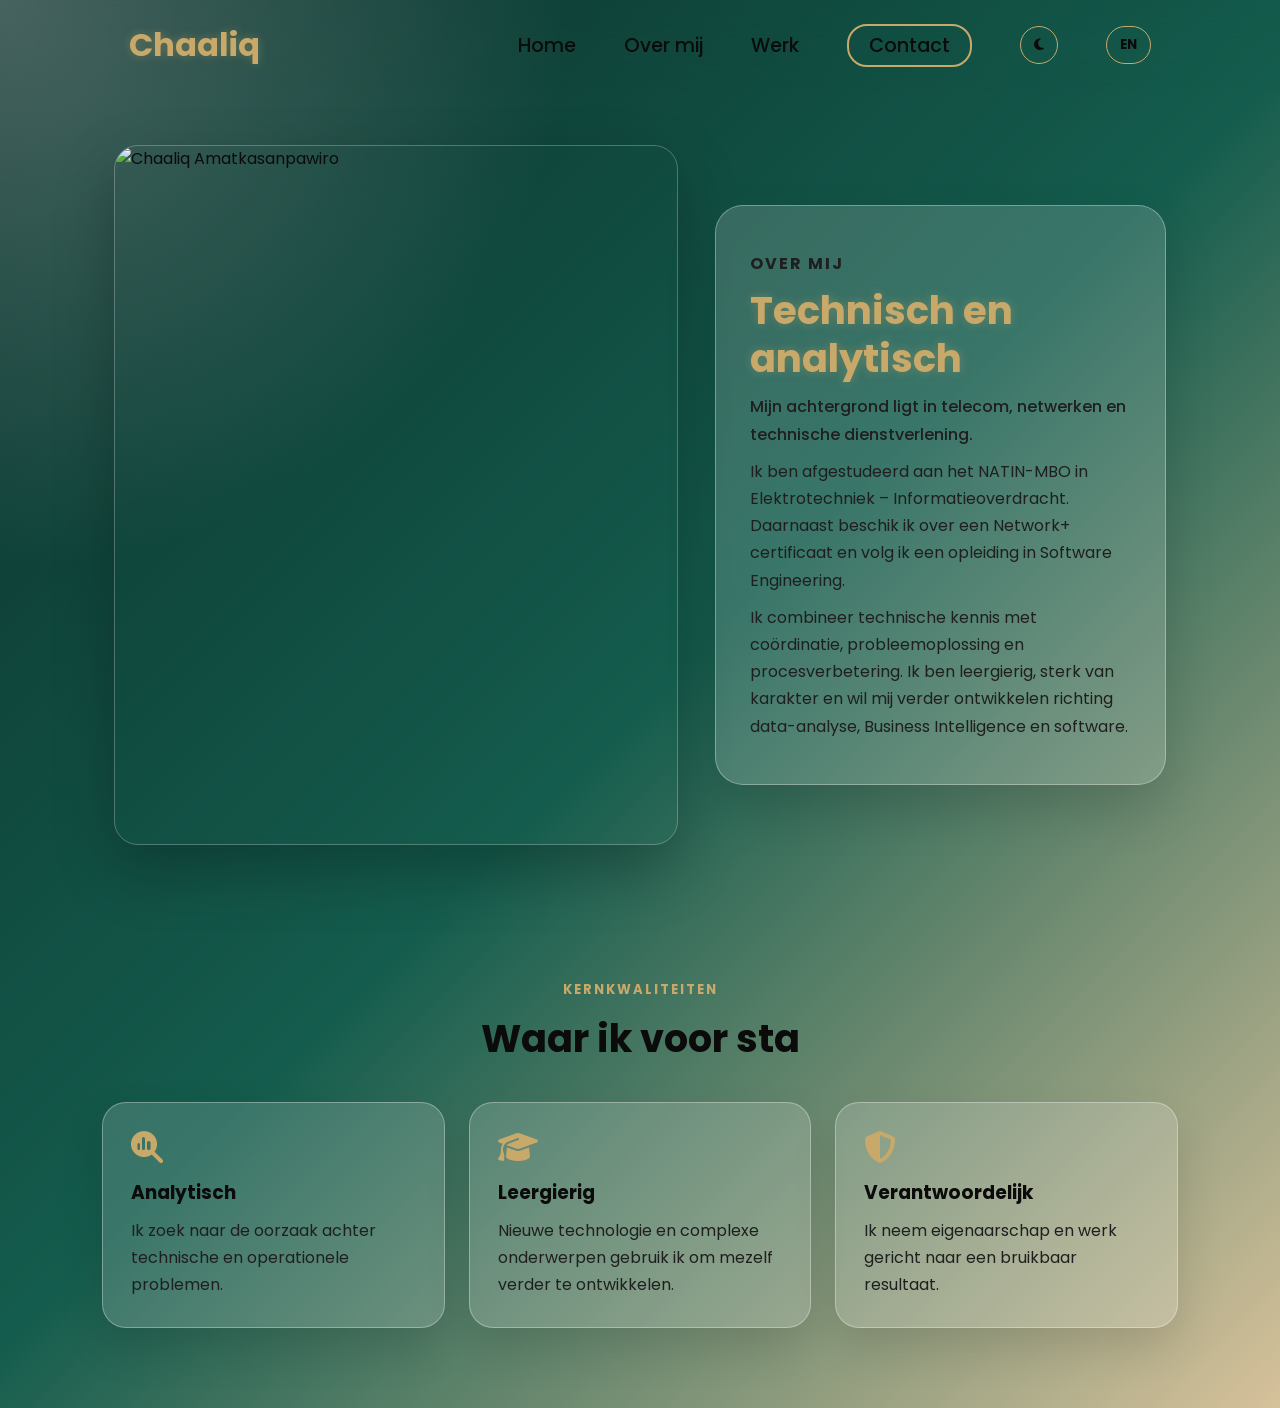
==== about.html @ c2bcfc47 "Add files via upload" ====
<!DOCTYPE html>
<html lang="nl">
<head>
<meta charset="UTF-8">
<meta name="viewport" content="width=device-width, initial-scale=1.0">
<title>Over mij | Chaaliq Amatkasanpawiro</title>
<link rel="stylesheet" href="https://cdnjs.cloudflare.com/ajax/libs/font-awesome/6.7.1/css/all.min.css">
<link rel="stylesheet" href="css/main.css">

</head>
<body>

<div class="loader">
  <div class="loader-card">
    <div class="loader-logo">CA</div>
    <p data-nl="Welkom bij mijn portfolio" data-en="Welcome to my portfolio">Welkom bij mijn portfolio</p>
    <span data-nl="Portfolio laden..." data-en="Loading portfolio...">Portfolio laden...</span>
  </div>
</div>


<nav>
  <div class="nav-container">
    <div class="logo"><span>Chaaliq</span></div>
    <div class="links">
      <div class="link"><a href="index.html" data-nl="Home" data-en="Home">Home</a></div>
      <div class="link"><a href="about.html" data-nl="Over mij" data-en="About me">Over mij</a></div>
      <div class="link"><a href="work.html" data-nl="Werk" data-en="Experience">Werk</a></div>
      <div class="link contact-btn"><a href="contact.html" data-nl="Contact" data-en="Contact">Contact</a></div>
      <button class="theme-toggle" aria-label="Toggle dark mode"><i class="fa-solid fa-moon"></i></button>
      <button class="lang-toggle" type="button" aria-label="Change language">EN</button>
    </div>
    <i class="fa-solid fa-bars hamburg"></i>
  </div>
  <div class="dropdown">
    <div class="links">
      <a href="index.html" data-nl="Home" data-en="Home">Home</a>
      <a href="about.html" data-nl="Over mij" data-en="About me">Over mij</a>
      <a href="work.html" data-nl="Werk" data-en="Experience">Werk</a>
      <a href="contact.html" data-nl="Contact" data-en="Contact">Contact</a>
      <button class="theme-toggle mobile-theme"><i class="fa-solid fa-moon"></i> <span data-nl="Thema" data-en="Theme">Thema</span></button>
      <button class="lang-toggle mobile-lang" type="button">EN</button>
      <i class="fa-solid fa-xmark cancel"></i>
    </div>
  </div>
</nav>

<main class="page-transition">

<section class="hero-section">
  <div class="main-container">
    <div class="image"><img src="C:\Users\infoo\.vscode\ChaaliqPortfolioFinal_v4_language_fixed\ChaaliqPortfolioFinal_v4\img\WhatsApp Image 2026-08-25 at 01.20.06.jpeg" alt="Chaaliq Amatkasanpawiro"></div>
    <div class="content glass-card">
      <p class="eyebrow" data-nl="Over mij" data-en="About me">Over mij</p>
      <h1>
        <span data-nl="Technisch" data-en="Technical">Technisch</span>
        <span data-nl="en analytisch" data-en="and analytical">en analytisch</span>
      </h1>
      <div class="intro-text"
           data-nl="Mijn achtergrond ligt in telecom, netwerken en technische dienstverlening."
           data-en="My background is in telecom, networking and technical services.">
        Mijn achtergrond ligt in telecom, netwerken en technische dienstverlening.
      </div>
      <p data-nl="Ik ben afgestudeerd aan het NATIN-MBO in Elektrotechniek – Informatieoverdracht. Daarnaast beschik ik over een Network+ certificaat en volg ik een opleiding in Software Engineering."
         data-en="I graduated from NATIN-MBO in Electrical Engineering – Information Transmission. I also hold a Network+ certificate and I am studying Software Engineering.">
        Ik ben afgestudeerd aan het NATIN-MBO in Elektrotechniek – Informatieoverdracht. Daarnaast beschik ik over een Network+ certificaat en volg ik een opleiding in Software Engineering.
      </p>
      <p data-nl="Ik combineer technische kennis met coördinatie, probleemoplossing en procesverbetering. Ik ben leergierig, sterk van karakter en wil mij verder ontwikkelen richting data-analyse, Business Intelligence en software."
         data-en="I combine technical knowledge with coordination, problem solving and process improvement. I am eager to learn, resilient and motivated to develop further in data analysis, Business Intelligence and software.">
        Ik combineer technische kennis met coördinatie, probleemoplossing en procesverbetering. Ik ben leergierig, sterk van karakter en wil mij verder ontwikkelen richting data-analyse, Business Intelligence en software.
      </p>
    </div>
  </div>
</section>

<section class="why-section">
  <div class="section-heading">
    <p class="eyebrow" data-nl="Kernkwaliteiten" data-en="Core strengths">Kernkwaliteiten</p>
    <h2 data-nl="Waar ik voor sta" data-en="What I stand for">Waar ik voor sta</h2>
  </div>
  <div class="cards-grid">
    <article class="info-card">
      <i class="fa-solid fa-magnifying-glass-chart"></i>
      <h3 data-nl="Analytisch" data-en="Analytical">Analytisch</h3>
      <p data-nl="Ik zoek naar de oorzaak achter technische en operationele problemen."
         data-en="I look for the root cause behind technical and operational problems.">
        Ik zoek naar de oorzaak achter technische en operationele problemen.
      </p>
    </article>
    <article class="info-card">
      <i class="fa-solid fa-graduation-cap"></i>
      <h3 data-nl="Leergierig" data-en="Eager to learn">Leergierig</h3>
      <p data-nl="Nieuwe technologie en complexe onderwerpen gebruik ik om mezelf verder te ontwikkelen."
         data-en="I use new technology and complex topics as opportunities to keep developing myself.">
        Nieuwe technologie en complexe onderwerpen gebruik ik om mezelf verder te ontwikkelen.
      </p>
    </article>
    <article class="info-card">
      <i class="fa-solid fa-shield-halved"></i>
      <h3 data-nl="Verantwoordelijk" data-en="Responsible">Verantwoordelijk</h3>
      <p data-nl="Ik neem eigenaarschap en werk gericht naar een bruikbaar resultaat."
         data-en="I take ownership and work purposefully toward a useful result.">
        Ik neem eigenaarschap en werk gericht naar een bruikbaar resultaat.
      </p>
    </article>
  </div>
</section>

</main>
<script src="js/main.js"></script>
</body>
</html>
---- css/main.css ----
@import url('https://fonts.googleapis.com/css2?family=Poppins:wght@100;200;300;400;500;600&display=swap');

:root{
    --accent: #C8A96A;
    --accent-dark: #BFA181;
    --text: #0b0b0b;
    --muted: #1f1f1f;
    --glass: rgba(255,255,255,0.16);
    --glass-border: rgba(255,255,255,0.32);
    --shadow: rgba(0,0,0,0.25);
}

body.dark{
    --text: #f7f1e3;
    --muted: #e9ddc7;
    --glass: rgba(0,0,0,0.22);
    --glass-border: rgba(255,255,255,0.18);
    background:
    radial-gradient(circle at top left, rgba(255,255,255,0.12), transparent 30%),
    linear-gradient(135deg, #061f1b, #0c3b33, #8a7447);
}

*{
    padding: 0;
    margin: 0;
    font-family: 'Poppins', sans-serif;
    box-sizing: border-box;
}

html{
    overflow-x: hidden;
    scroll-behavior: smooth;
}

body{
    width: 100%;
    min-height: 100vh;
    overflow-x: hidden;
    color: var(--text);
    background:
    radial-gradient(circle at top left, rgba(255,255,255,0.25), transparent 30%),
    linear-gradient(135deg, #0b2f2a, #145c4d, #d6c19a);
}

/* Loader */
.loader{
    position: fixed;
    inset: 0;
    background: linear-gradient(135deg, #0b2f2a, #145c4d);
    display: grid;
    place-items: center;
    z-index: 9999;
    transition: opacity .5s ease, visibility .5s ease;
}

.loader.hidden{
    opacity: 0;
    visibility: hidden;
}

.loader-card{
    text-align: center;
    color: white;
}

.loader-logo{
    width: 74px;
    height: 74px;
    border-radius: 50%;
    display: grid;
    place-items: center;
    margin: 0 auto 18px;
    background: var(--accent);
    color: white;
    font-weight: 700;
    font-size: 1.5rem;
    box-shadow: 0 0 40px rgba(200,169,106,0.55);
}

.loader-card p{
    font-weight: 600;
    font-size: 1.1rem;
}

.loader-card span{
    opacity: .8;
    font-size: .9rem;
}

/* Navigation */
nav{
    width: 100%;
    height: 10vh;
    position: sticky;
    top: 0;
    z-index: 10;
    backdrop-filter: blur(16px);
}

.nav-container{
    width: 100%;
    height: 100%;
    display: flex;
    justify-content: space-around;
    align-items: center;
}

.logo{
    color: var(--text);
    font-size: 2rem;
    font-weight: bolder;
}

.logo span{
    color: var(--accent);
    text-shadow: 0 0 10px rgba(200,169,106,0.35);
}

.hamburg, .cancel{
    cursor: pointer;
    position: absolute;
    right: 15px;
    top: 10px;
    color: var(--text);
    font-size: 2rem;
    display: none;
}

.nav-container .links {
    display: flex;
    gap: 3rem;
    align-items: center;
}

.nav-container .links a{
    position: relative;
    font-size: 1.2rem;
    color: var(--text);
    text-decoration: none;
    font-weight: 500;
    transition: 0.3s linear;
}

.nav-container .links a::before{
    position: absolute;
    content: "";
    bottom: -3px;
    left: 0;
    width: 0%;
    height: 3px;
    background-color: var(--accent);
    transition: 0.2s linear;
}

.nav-container .links a:hover::before{
    width: 100%;
}

.nav-container .links a:hover{
    color: var(--accent);
}

.nav-container .contact-btn{
    background-color: transparent;
    padding: 5px 20px;
    border-radius: 20px;
    border: 2px solid var(--accent);
    transition: 0.2s linear;
}

.nav-container .contact-btn:hover,
.nav-container .contact-btn:hover a{
    background-color: var(--accent);
    color: white;
}

.theme-toggle{
    border: 1.5px solid var(--accent);
    background: transparent;
    color: var(--text);
    border-radius: 50px;
    padding: 8px 13px;
    cursor: pointer;
    transition: .25s ease;
}

.theme-toggle:hover{
    background: var(--accent);
    color: white;
}

.dropdown{
    z-index: 100;
    position: absolute;
    top: 0;
    transform: translateY(-500px);
    width: 100%;
    height: auto;
    backdrop-filter: brightness(40%) blur(3px);
    box-shadow: 0 0 20px black;
    transition: 0.2s linear;
}

.dropdown .links a,
.dropdown .mobile-theme{
    color: white;
    display: flex;
    text-decoration: none;
    justify-content: center;
    padding: 15px 0;
    align-items: center;
    transition: 0.2s linear;
}

.dropdown .links a:hover{
    background-color: var(--accent);
}

/* Page transitions */
.page-transition{
    opacity: 0;
    transform: translateY(14px);
    animation: pageIn .75s ease forwards;
}

@keyframes pageIn{
    to{
        opacity: 1;
        transform: translateY(0);
    }
}

/* Hero */
section{
    width: 100%;
}

.hero-section{
    min-height: 90vh;
}

.main-container{
    width: 100%;
    min-height: 90vh;
    display: flex;
    justify-content: space-evenly;
    align-items: center;
    padding: 40px 6%;
}

.main-container .image{
    width: 50%;
    display: flex;
    justify-content: center;
}

.main-container .image img{
    width: 600px;
    height: 700px;
    object-fit: cover;
    border-radius: 24px;
    box-shadow: 0 25px 60px var(--shadow);
    border: 1px solid rgba(255,255,255,0.25);
}

.main-container .content{
    color: var(--text);
    width: 40%;
    min-height: 100px;
}

.glass-card{
    background: var(--glass);
    border: 1px solid var(--glass-border);
    border-radius: 28px;
    padding: 34px;
    box-shadow: 0 24px 50px rgba(0,0,0,0.15);
    backdrop-filter: blur(16px);
}

.eyebrow{
    color: var(--accent);
    font-weight: 700;
    letter-spacing: 2px;
    text-transform: uppercase;
    font-size: .82rem;
    margin-bottom: 10px;
}

.content h1{
    font-size: clamp(2rem, 3vw, 3.2rem);
    line-height: 1.25;
}

.content h1 span{
    color: var(--accent);
    text-shadow: 0 0 10px rgba(200,169,106,0.35);
}

.content .typewriter{
    font-weight: 600;
    font-size: clamp(1.4rem, 2vw, 2.4rem);
}

.content .typewriter span{
    color: var(--accent);
    font-size: 2.5rem;
    text-shadow: 0 0 5px rgba(200,169,106,0.35);
    position: relative;
}

.typewriter span::before{
    content: var(--typewriter-1, "A Student");
    animation: words 15s infinite;
}

.typewriter span::after{
    content: "";
    position: absolute;
    width: calc(100% + 8px);
    height: 100%;
    border-left: 3px solid var(--text);
    animation: cursor 0.6s linear infinite;
}

@keyframes cursor{
    to{
        border-left: 3px solid var(--accent);
    }
}

@keyframes words{
    0%, 33%{
        content: var(--typewriter-1, "A Student");
    }
    34%, 66%{
        content: var(--typewriter-2, "A Hard Worker");
    }
    67%, 100%{
        content: var(--typewriter-3, "A Future Engineer");
    }
}

.content p,
.content div{
    font-size: clamp(0.95rem, 0.6rem + 1vw, 1rem);
    margin: 10px 0;
    line-height: 1.7;
    color: var(--muted);
}

.intro-text{
    font-weight: 500;
}

.social-links{
    margin-top: 12px;
}

.social-links i{
    display: inline-flex;
    justify-content: center;
    align-items: center;
    width: 3rem;
    height: 3rem;
    background-color: transparent;
    border: 0.2rem solid var(--accent);
    border-radius: 50%;
    color: var(--accent);
    margin: 5px 10px 5px 0;
    font-size: 1.5rem;
    transition: 0.2s linear;
}

.social-links i:hover{
    scale: 1.3;
    color: white;
    background-color: var(--accent);
    filter: drop-shadow(0 0 10px rgba(200,169,106,0.7));
}

.button-row{
    display: flex;
    gap: 15px;
    flex-wrap: wrap;
    margin-top: 25px;
}

.main-btn,
.outline-btn{
    display: inline-flex;
    justify-content: center;
    align-items: center;
    min-width: 150px;
    height: 52px;
    padding: 0 22px;
    border-radius: 10px;
    text-decoration: none;
    font-weight: 700;
    transition: 0.25s ease;
}

.main-btn{
    background: var(--accent);
    color: white;
    border: 2px solid var(--accent);
}

.outline-btn{
    color: var(--accent);
    border: 2px solid var(--accent);
    background: transparent;
}

.main-btn:hover,
.outline-btn:hover{
    transform: translateY(-3px);
    box-shadow: 0 0 35px rgba(200,169,106,0.45);
}

.mini-list{
    display: flex;
    flex-wrap: wrap;
    gap: 10px;
    margin-top: 20px;
}

.mini-list span,
.tags span{
    background: rgba(255,255,255,0.2);
    border: 1px solid var(--glass-border);
    padding: 8px 12px;
    border-radius: 999px;
    color: var(--text);
}

/* Sections */
.why-section,
.skills-section,
.cert-section,
.projects-section,
.testimonial-section,
.map-section{
    padding: 80px 8%;
}

.section-heading{
    text-align: center;
    margin-bottom: 35px;
}

.section-heading h2{
    font-size: clamp(1.8rem, 3vw, 2.6rem);
    color: var(--text);
}

.cards-grid,
.project-grid{
    display: grid;
    grid-template-columns: repeat(3, 1fr);
    gap: 24px;
}

.info-card,
.project-card,
.testimonial-card,
.map-card{
    background: var(--glass);
    border: 1px solid var(--glass-border);
    border-radius: 24px;
    padding: 28px;
    backdrop-filter: blur(16px);
    box-shadow: 0 20px 45px rgba(0,0,0,0.12);
    transition: .25s ease;
}

.info-card:hover,
.project-card:hover{
    transform: translateY(-8px);
}

.info-card i,
.project-icon{
    color: var(--accent);
    font-size: 2rem;
    margin-bottom: 15px;
}

.info-card h3,
.project-card h3{
    color: var(--text);
    margin-bottom: 10px;
}

.info-card p,
.project-card p,
.testimonial-card p{
    color: var(--muted);
    line-height: 1.7;
}

.skills-wrapper{
    max-width: 850px;
    margin: auto;
    background: var(--glass);
    border: 1px solid var(--glass-border);
    border-radius: 24px;
    padding: 30px;
    backdrop-filter: blur(16px);
}

.skill{
    margin-bottom: 22px;
}

.skill > div:first-child{
    display: flex;
    justify-content: space-between;
    color: var(--text);
    font-weight: 600;
}

.bar{
    height: 12px;
    background: rgba(255,255,255,0.22);
    border-radius: 999px;
    overflow: hidden;
    margin-top: 8px;
}

.bar span{
    display: block;
    height: 100%;
    width: 0;
    background: linear-gradient(90deg, var(--accent), #f5e0a3);
    border-radius: 999px;
    transition: width 1.4s ease;
}

.project-label{
    color: var(--accent) !important;
    font-weight: 700;
}

.tags{
    display: flex;
    flex-wrap: wrap;
    gap: 8px;
    margin-top: 15px;
}

.testimonial-card{
    max-width: 800px;
    margin: auto;
    text-align: center;
}

.testimonial-card p{
    font-size: 1.2rem;
}

.testimonial-card span{
    display: block;
    margin-top: 15px;
    color: var(--accent);
    font-weight: 700;
}

/* Contact */
.contact-list{
    display: grid;
    gap: 14px;
    margin: 20px 0;
}

.contact-list a,
.contact-list div{
    color: var(--text);
    text-decoration: none;
    background: rgba(255,255,255,0.16);
    border: 1px solid var(--glass-border);
    padding: 13px 15px;
    border-radius: 14px;
}

.contact-list i{
    color: var(--accent);
    margin-right: 10px;
}

.map-card{
    padding: 12px;
    overflow: hidden;
}

.map-card iframe{
    width: 100%;
    height: 380px;
    border: 0;
    border-radius: 18px;
}

/* Mobile */
@media (max-width:884px){
    body{
        overflow-y: visible;
    }

    nav .logo{
        position: absolute;
        top: 16px;
        left: 15px;
        font-size: 1.5rem;
    }

    .nav-container .links{
        display: none;
    }

    .hamburg,.cancel{
        display: block;
    }

    .cancel{
        color: white;
    }

    .main-container{
        flex-direction: column;
        padding: 30px 0;
    }

    .main-container .image{
        width: 90%;
    }

    .main-container .image img{
        width: 90%;
        height: 420px;
    }

    .main-container .content{
        width: 85%;
        margin-top: 20px;
    }

    .cards-grid,
    .project-grid{
        grid-template-columns: 1fr;
    }

    .why-section,
    .skills-section,
    .cert-section,
    .projects-section,
    .testimonial-section,
    .map-section{
        padding: 60px 7%;
    }

    .social-links i{
        width: 2.5rem;
        height: 2.5rem;
        font-size: 1.5rem;
    }

    .button-row{
        flex-direction: column;
    }

    .main-btn,
    .outline-btn{
        width: 100%;
    }
}


/* Language toggle */
.lang-toggle{
    border: 1.5px solid var(--accent);
    background: transparent;
    color: var(--text);
    border-radius: 50px;
    padding: 8px 13px;
    cursor: pointer;
    font-weight: 700;
    transition: .25s ease;
}

.lang-toggle:hover{
    background: var(--accent);
    color: white;
}

.dropdown .mobile-lang{
    color: white;
    display: flex;
    justify-content: center;
    align-items: center;
    margin: 8px auto 14px;
    width: 90px;
}
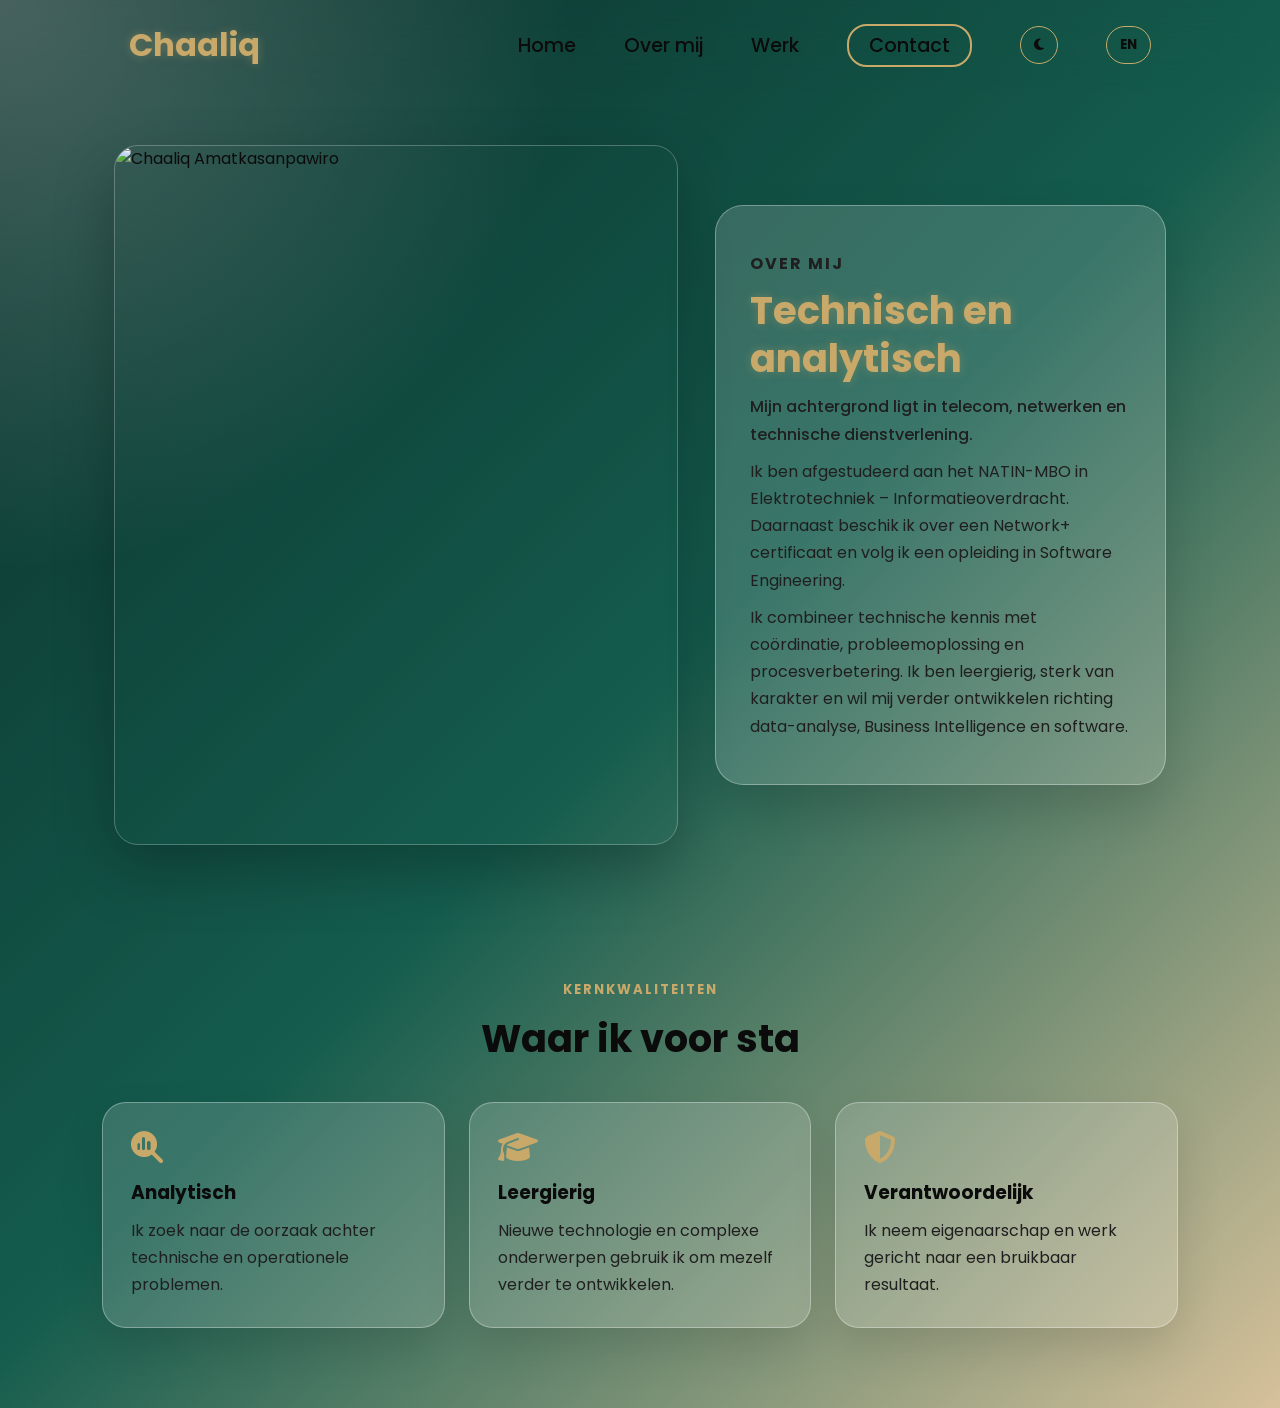
==== commit 073f449b: "Add files via upload" ====
--- a/about.html
+++ b/about.html
@@ -49,7 +49,7 @@
 
 <section class="hero-section">
   <div class="main-container">
-    <div class="image"><img src="C:\Users\infoo\.vscode\ChaaliqPortfolioFinal_v4_language_fixed\ChaaliqPortfolioFinal_v4\img\WhatsApp Image 2026-08-25 at 01.20.06.jpeg" alt="Chaaliq Amatkasanpawiro"></div>
+    <div class="image"><img src="C:\Users\infoo\.vscode\ChaaliqPortfolioFinal_v4_language_fixed\ChaaliqPortfolioFinal_v4\img\ChaaliqWater.jpeg" alt="Chaaliq Amatkasanpawiro"></div>
     <div class="content glass-card">
       <p class="eyebrow" data-nl="Over mij" data-en="About me">Over mij</p>
       <h1>
